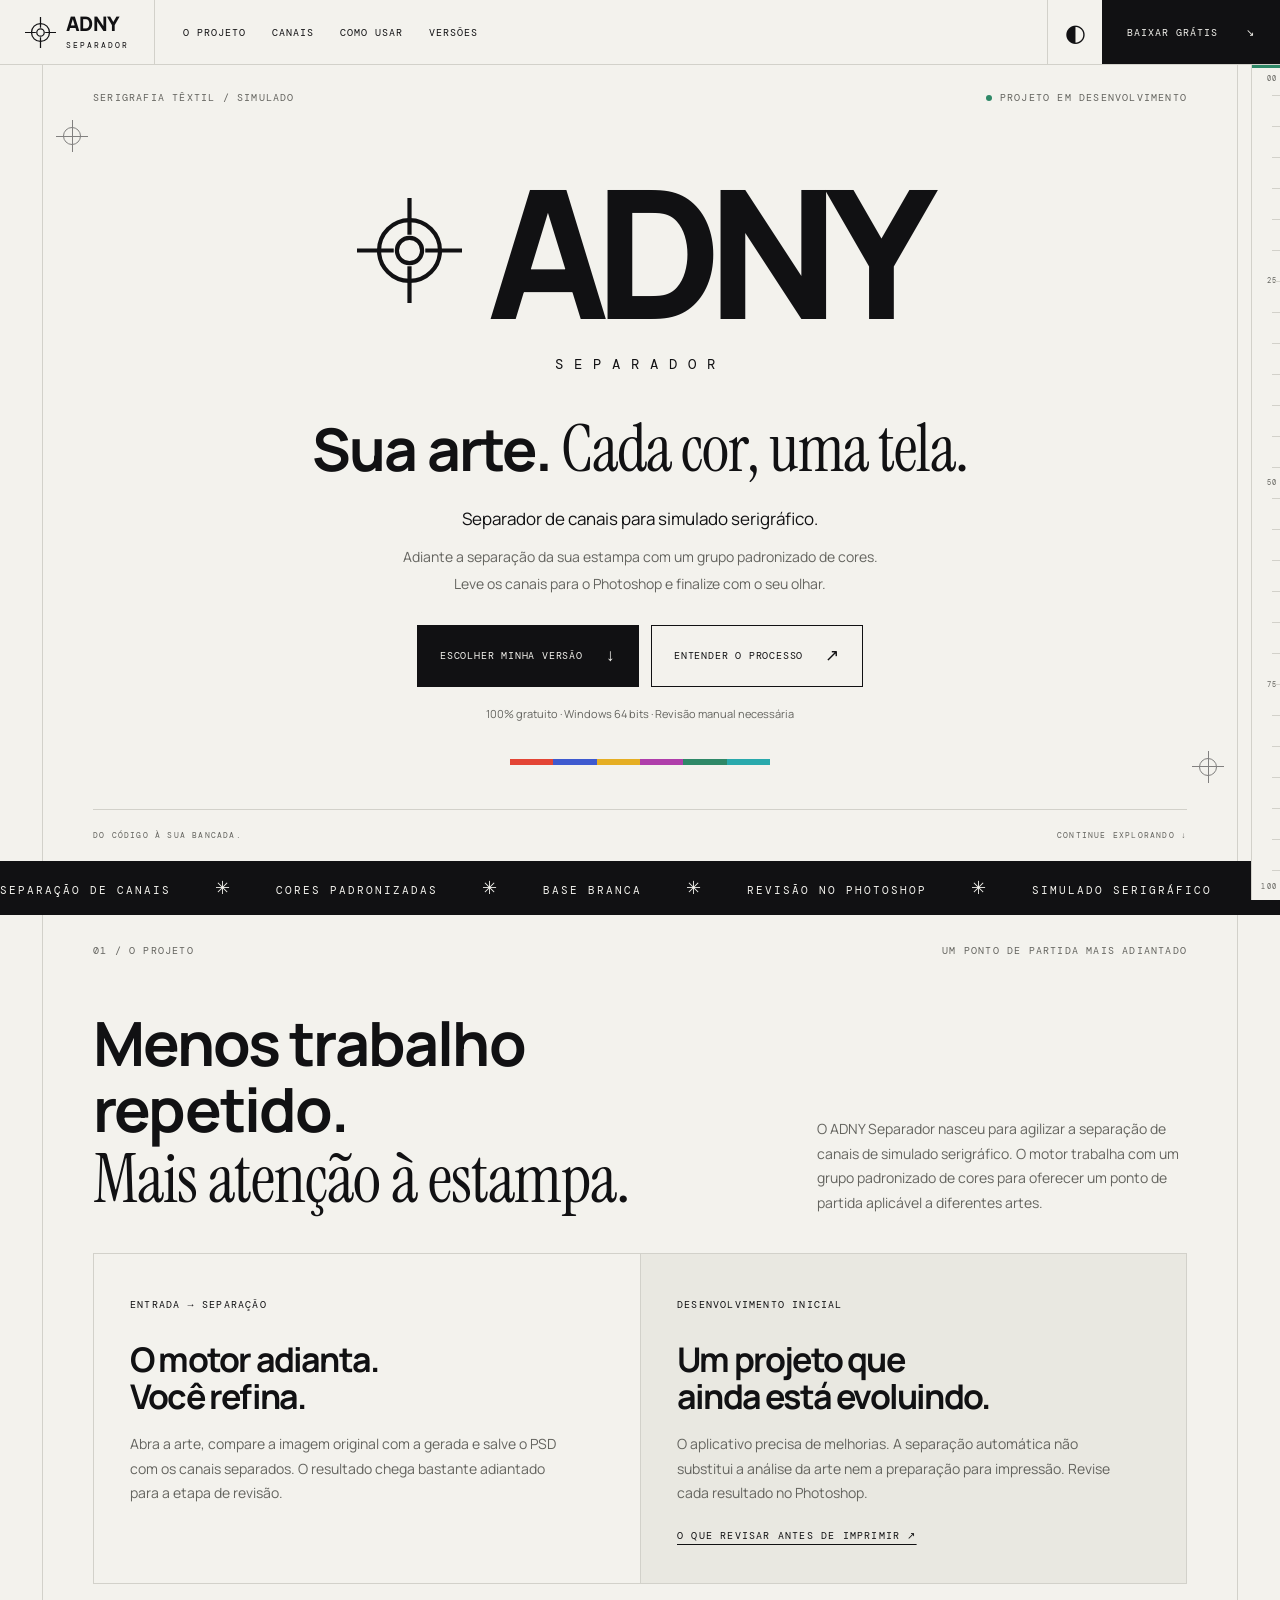
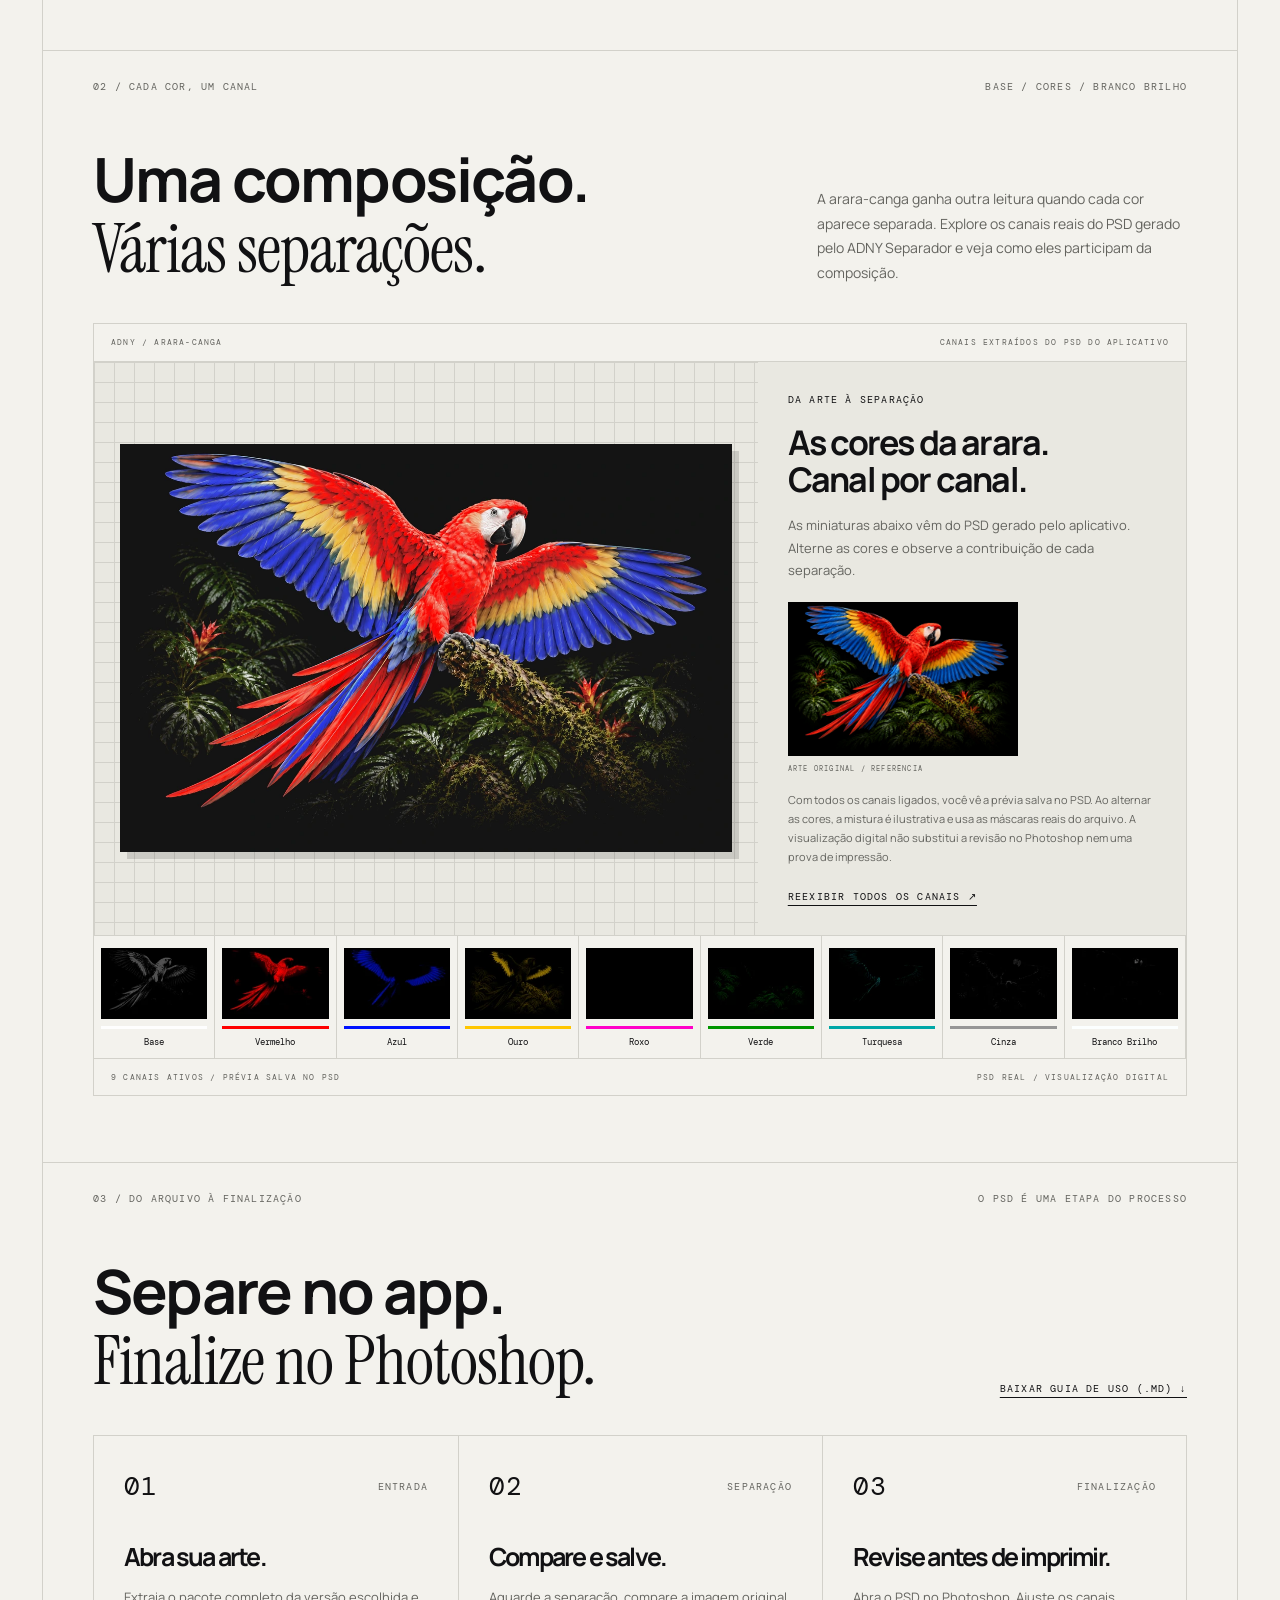
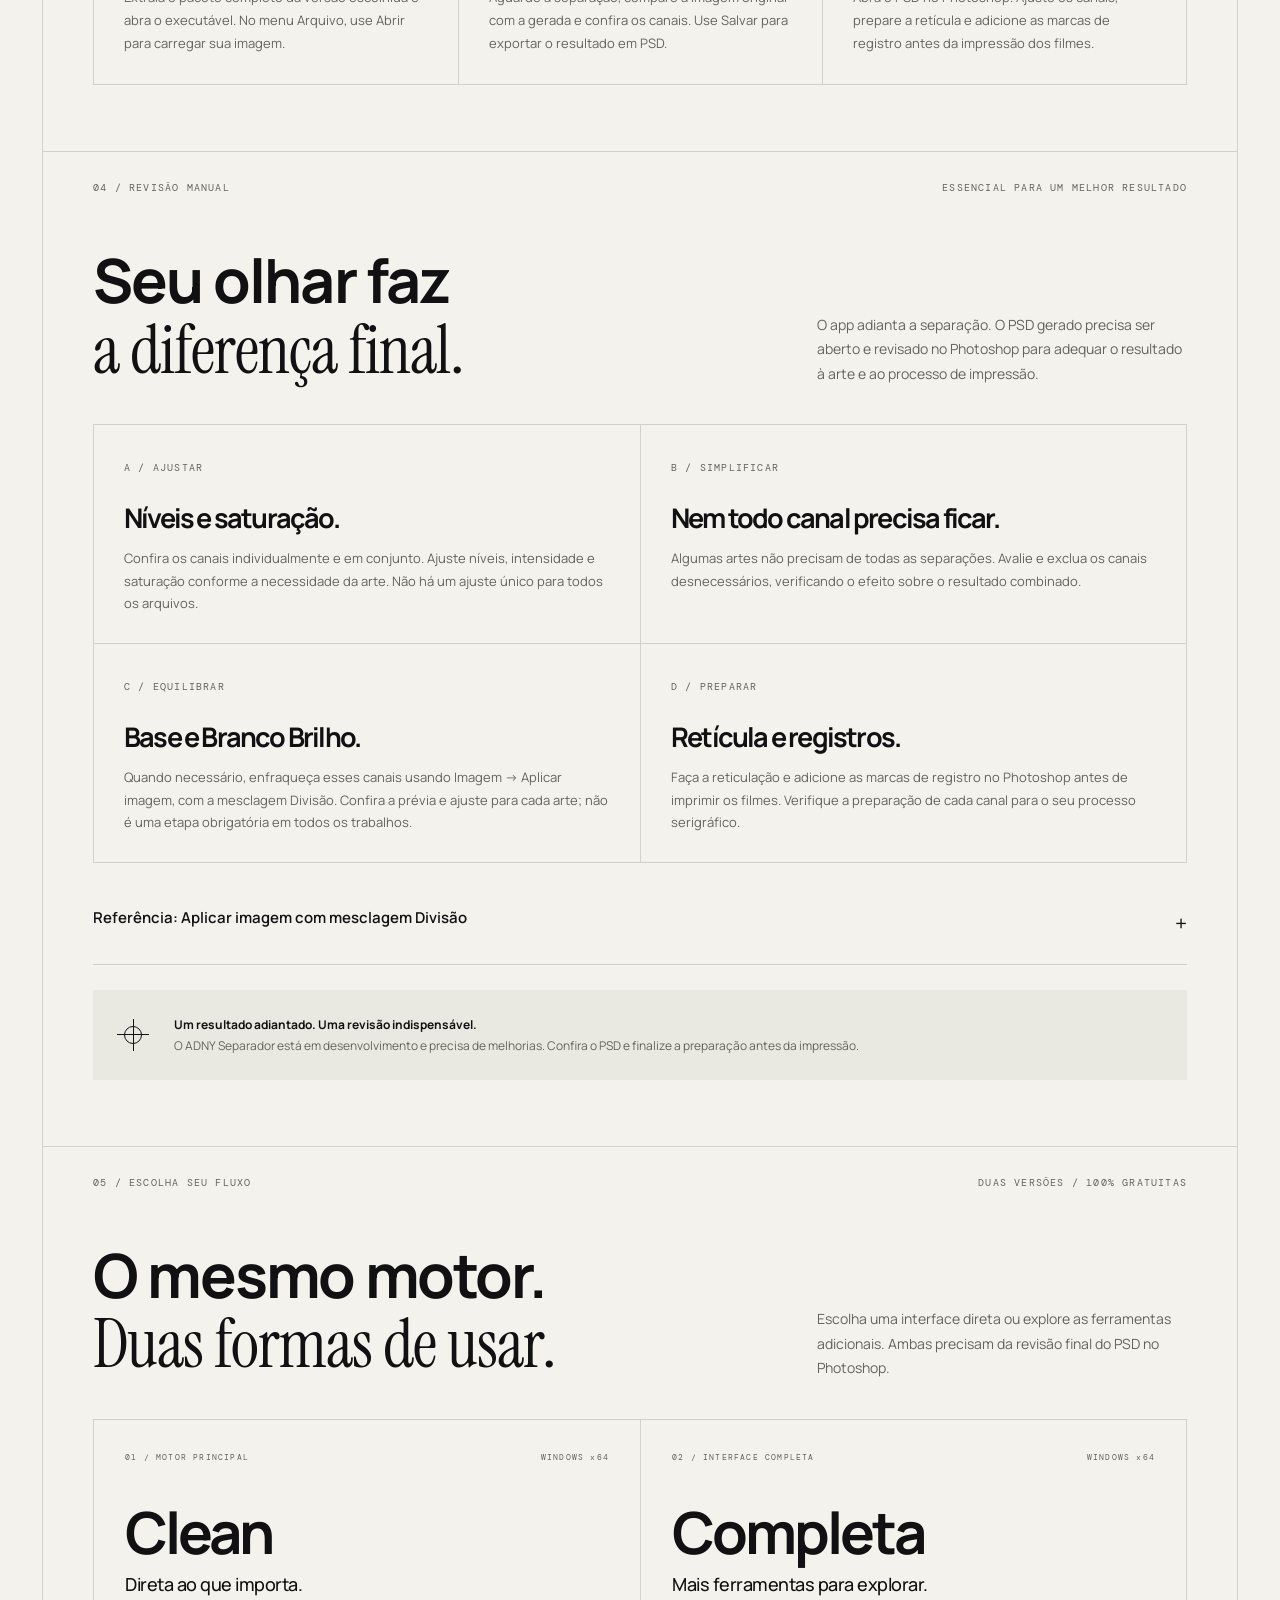
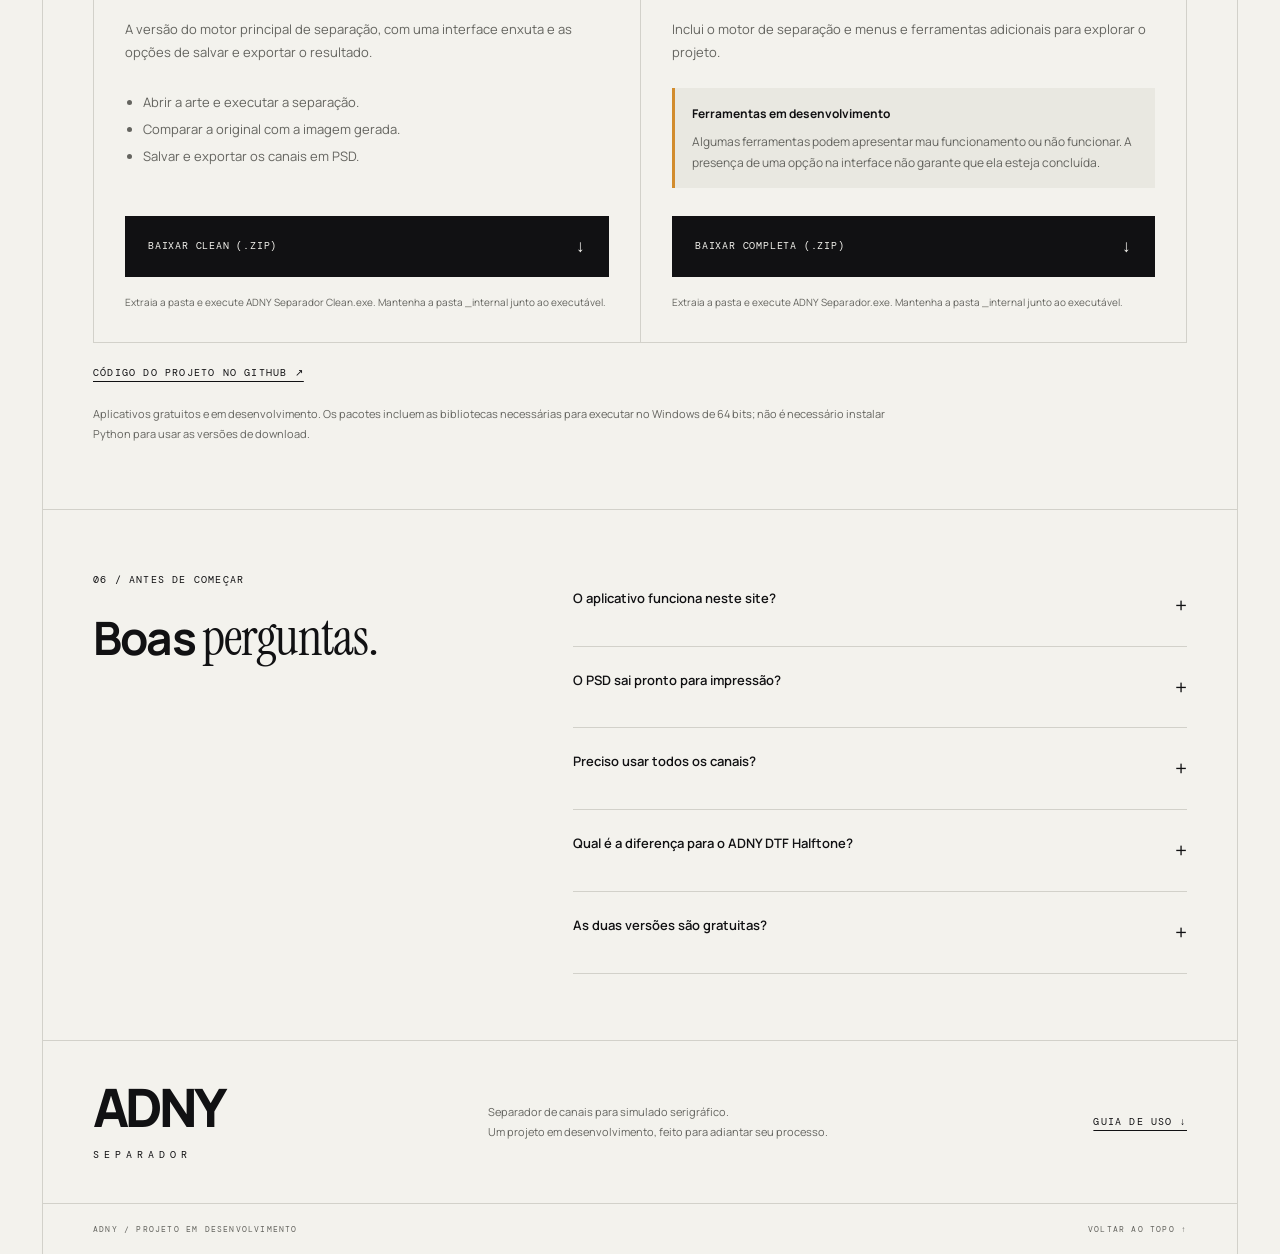
==== docs/index.html @ 2b3f9976 "Sincronizar projeto limpo e remover atalhos antigos" ====
<!doctype html>
<html lang="pt-BR" data-theme="light">
<head>
  <meta charset="utf-8"><meta name="viewport" content="width=device-width,initial-scale=1">
  <meta name="theme-color" content="#f3f2ed">
  <meta name="description" content="ADNY Separador. Separador de canais para simulado serigráfico. Aplicativo gratuito para Windows, em desenvolvimento, com versões Completa e Clean.">
  <title>ADNY Separador — Cada cor, uma tela.</title>
  <link rel="icon" href="assets/adny_separador.ico" type="image/x-icon">
  <link rel="stylesheet" href="styles.css"><script src="config.js" defer></script><script src="arara-data.js" defer></script><script src="app.js" defer></script>
</head>
<body>
<a class="skip-link" href="#principal">Ir para o conteúdo</a>
<header class="site-header">
  <a class="brand" href="#inicio" aria-label="ADNY Separador, início"><img src="assets/mark.svg" width="31" height="31" alt=""><span>ADNY<small>SEPARADOR</small></span></a>
  <nav class="desktop-nav" aria-label="Navegação principal"><a href="#projeto">O PROJETO</a><a href="#canais">CANAIS</a><a href="#como-usar">COMO USAR</a><a href="#versoes">VERSÕES</a></nav>
  <div class="header-actions"><button id="theme-toggle" type="button" aria-label="Ativar tema escuro" aria-pressed="false">◐</button><a class="nav-download" href="#versoes">BAIXAR GRÁTIS <span>↘</span></a><button class="menu-toggle" type="button" aria-label="Abrir menu" aria-controls="mobile-nav" aria-expanded="false">☰</button></div>
  <nav id="mobile-nav" hidden aria-label="Navegação móvel"><a href="#projeto">O projeto</a><a href="#canais">Canais</a><a href="#como-usar">Como usar</a><a href="#revisao">Revisão no Photoshop</a><a href="#versoes">Versões e downloads</a></nav>
</header>
<aside class="ruler mono" aria-hidden="true"><span>00</span><span>25</span><span>50</span><span>75</span><span>100</span><i id="scroll-marker"></i></aside>
<main id="principal">
  <section id="inicio" class="frame hero">
    <div class="section-bar mono"><span>SERIGRAFIA TÊXTIL / SIMULADO</span><span class="development"><i></i> PROJETO EM DESENVOLVIMENTO</span></div>
    <div class="wordmark"><img src="assets/mark.svg" alt="" width="110" height="110"><span>ADNY</span></div>
    <div class="product-name mono">SEPARADOR</div>
    <h1>Sua arte.<br class="mobile-only"> <em>Cada cor, uma tela.</em></h1>
    <p class="subtitle">Separador de canais para simulado serigráfico.</p>
    <p class="hero-description">Adiante a separação da sua estampa com um grupo padronizado de cores.<br class="desktop-only"> Leve os canais para o Photoshop e finalize com o seu olhar.</p>
    <div class="actions"><a class="button ink" href="#versoes">ESCOLHER MINHA VERSÃO <span>↓</span></a><a class="button" href="#como-usar">ENTENDER O PROCESSO <span>↗</span></a></div>
    <p class="hero-note">100% gratuito · Windows 64 bits · Revisão manual necessária</p>
    <div class="ink-line" aria-hidden="true"><i style="--c:#e34535"></i><i style="--c:#3e5acf"></i><i style="--c:#e5ae23"></i><i style="--c:#af3eaa"></i><i style="--c:#2e8867"></i><i style="--c:#29a9ac"></i></div>
    <div class="hero-bottom mono"><span>DO CÓDIGO À SUA BANCADA.</span><a href="#projeto">CONTINUE EXPLORANDO ↓</a></div>
    <span class="registration top-left" aria-hidden="true"></span><span class="registration bottom-right" aria-hidden="true"></span>
  </section>
  <div class="ticker" aria-hidden="true"><div>SEPARAÇÃO DE CANAIS <b>✳</b> CORES PADRONIZADAS <b>✳</b> BASE BRANCA <b>✳</b> REVISÃO NO PHOTOSHOP <b>✳</b> SIMULADO SERIGRÁFICO <b>✳</b> SEPARAÇÃO DE CANAIS <b>✳</b> CORES PADRONIZADAS <b>✳</b> BASE BRANCA <b>✳</b> REVISÃO NO PHOTOSHOP <b>✳</b> SIMULADO SERIGRÁFICO <b>✳</b></div></div>
  <section id="projeto" class="frame padded">
    <div class="section-bar mono"><span>01 / O PROJETO</span><span>UM PONTO DE PARTIDA MAIS ADIANTADO</span></div>
    <div class="intro"><h2>Menos trabalho repetido.<br><em>Mais atenção à estampa.</em></h2><p>O ADNY Separador nasceu para agilizar a separação de canais de simulado serigráfico. O motor trabalha com um grupo padronizado de cores para oferecer um ponto de partida aplicável a diferentes artes.</p></div>
    <div class="project-grid"><article><span class="mono">ENTRADA → SEPARAÇÃO</span><h3>O motor adianta.<br>Você refina.</h3><p>Abra a arte, compare a imagem original com a gerada e salve o PSD com os canais separados. O resultado chega bastante adiantado para a etapa de revisão.</p></article><article class="development-panel"><span class="mono">DESENVOLVIMENTO INICIAL</span><h3>Um projeto que<br>ainda está evoluindo.</h3><p>O aplicativo precisa de melhorias. A separação automática não substitui a análise da arte nem a preparação para impressão. Revise cada resultado no Photoshop.</p><a class="text-link mono" href="#revisao">O QUE REVISAR ANTES DE IMPRIMIR ↗</a></article></div>
  </section>
  <section id="canais" class="frame padded channels-section">
    <div class="section-bar mono"><span>02 / CADA COR, UM CANAL</span><span>BASE / CORES / BRANCO BRILHO</span></div>
    <div class="intro"><h2>Uma composição.<br><em>Várias separações.</em></h2><p>A arara-canga ganha outra leitura quando cada cor aparece separada. Explore os canais reais do PSD gerado pelo ADNY Separador e veja como eles participam da composição.</p></div>
    <div class="channel-workspace">
      <div class="workspace-bar mono"><span>ADNY / ARARA-CANGA</span><span>CANAIS EXTRAÍDOS DO PSD DO APLICATIVO</span></div>
      <div class="study-layout"><div class="print-frame">
        <canvas id="ink-study" width="1200" height="800" role="img" aria-label="Arara-canga: visualização dos canais reais extraídos do PSD gerado pelo aplicativo">Visualização da arara e dos canais de separação.</canvas><noscript><img class="arara-fallback" src="assets/arara/resultado.webp" width="1200" height="800" alt="Resultado da separação da arara salvo no PSD"></noscript>
      </div><div class="study-copy"><span class="mono">DA ARTE À SEPARAÇÃO</span><h3>As cores da arara.<br>Canal por canal.</h3><p>As miniaturas abaixo vêm do PSD gerado pelo aplicativo. Alterne as cores e observe a contribuição de cada separação.</p><figure class="source-reference"><img src="assets/arara/original.webp" width="1200" height="800" alt="Arte aprovada: arara-canga inteira com vegetação integrada ao fundo preto" loading="lazy"><figcaption class="mono">ARTE ORIGINAL / REFERÊNCIA</figcaption></figure><p class="small-note">Com todos os canais ligados, você vê a prévia salva no PSD. Ao alternar as cores, a mistura é ilustrativa e usa as máscaras reais do arquivo. A visualização digital não substitui a revisão no Photoshop nem uma prova de impressão.</p><button id="reset-inks" class="text-link mono" type="button">REEXIBIR TODOS OS CANAIS ↗</button></div></div>
      <div id="channel-controls" class="channel-controls" role="group" aria-label="Mostrar ou ocultar canais reais da arara"></div>
      <div class="workspace-bar mono"><span id="channel-status" role="status" aria-live="polite">CARREGANDO CANAIS DO PSD…</span><span>PSD REAL / VISUALIZAÇÃO DIGITAL</span></div>
    </div>
  </section>
  <section id="como-usar" class="frame padded">
    <div class="section-bar mono"><span>03 / DO ARQUIVO À FINALIZAÇÃO</span><span>O PSD É UMA ETAPA DO PROCESSO</span></div>
    <div class="intro"><h2>Separe no app.<br><em>Finalize no Photoshop.</em></h2><a class="text-link mono" href="guia.md" download="README-ADNY-Separador.md">BAIXAR GUIA DE USO (.MD) ↓</a></div>
    <ol class="workflow"><li><div class="step-label mono"><span>01</span>ENTRADA</div><h3>Abra sua arte.</h3><p>Extraia o pacote completo da versão escolhida e abra o executável. No menu Arquivo, use Abrir para carregar sua imagem.</p></li><li><div class="step-label mono"><span>02</span>SEPARAÇÃO</div><h3>Compare e salve.</h3><p>Aguarde a separação, compare a imagem original com a gerada e confira os canais. Use Salvar para exportar o resultado em PSD.</p></li><li><div class="step-label mono"><span>03</span>FINALIZAÇÃO</div><h3>Revise antes de imprimir.</h3><p>Abra o PSD no Photoshop. Ajuste os canais, prepare a retícula e adicione as marcas de registro antes da impressão dos filmes.</p></li></ol>
  </section>
  <section id="revisao" class="frame padded review-section">
    <div class="section-bar mono"><span>04 / REVISÃO MANUAL</span><span>ESSENCIAL PARA UM MELHOR RESULTADO</span></div>
    <div class="intro"><h2>Seu olhar faz<br><em>a diferença final.</em></h2><p>O app adianta a separação. O PSD gerado precisa ser aberto e revisado no Photoshop para adequar o resultado à arte e ao processo de impressão.</p></div>
    <div class="review-grid"><article><span class="review-number mono">A / AJUSTAR</span><h3>Níveis e saturação.</h3><p>Confira os canais individualmente e em conjunto. Ajuste níveis, intensidade e saturação conforme a necessidade da arte. Não há um ajuste único para todos os arquivos.</p></article><article><span class="review-number mono">B / SIMPLIFICAR</span><h3>Nem todo canal precisa ficar.</h3><p>Algumas artes não precisam de todas as separações. Avalie e exclua os canais desnecessários, verificando o efeito sobre o resultado combinado.</p></article><article><span class="review-number mono">C / EQUILIBRAR</span><h3>Base e Branco Brilho.</h3><p>Quando necessário, enfraqueça esses canais usando Imagem → Aplicar imagem, com a mesclagem Divisão. Confira a prévia e ajuste para cada arte; não é uma etapa obrigatória em todos os trabalhos.</p></article><article><span class="review-number mono">D / PREPARAR</span><h3>Retícula e registros.</h3><p>Faça a reticulação e adicione as marcas de registro no Photoshop antes de imprimir os filmes. Verifique a preparação de cada canal para o seu processo serigráfico.</p></article></div>
    <details class="photoshop-details"><summary>Referência: Aplicar imagem com mesclagem Divisão <span aria-hidden="true">+</span></summary><div class="photoshop-content"><p>Selecione o canal que deseja revisar. No Photoshop, abra <strong>Imagem → Aplicar imagem</strong>, confira a origem e o canal e escolha <strong>Mesclagem: Divisão</strong>. Use a visualização para avaliar a redução de intensidade, especialmente na Base e no Branco Brilho. Os prints mostram a Base como exemplo; não representam uma configuração universal.</p><div class="photoshop-shots"><figure><div class="ps-shot"><img src="assets/photoshop-menu.webp" width="5206" height="2160" loading="lazy" alt="Print fornecido pelo autor: menu Imagem do Photoshop, com Aplicar imagem selecionado"></div><figcaption class="mono">01 / IMAGEM → APLICAR IMAGEM</figcaption></figure><figure><div class="ps-shot"><img src="assets/photoshop-divisao.webp" width="5206" height="2160" loading="lazy" alt="Print fornecido pelo autor: janela Aplicar Imagem, canal Base e mesclagem Divisão"></div><figcaption class="mono">02 / MESCLAGEM → DIVISÃO / CANAL BASE</figcaption></figure></div></div></details>
    <div class="review-reminder"><span class="registration" aria-hidden="true"></span><p><strong>Um resultado adiantado. Uma revisão indispensável.</strong><br>O ADNY Separador está em desenvolvimento e precisa de melhorias. Confira o PSD e finalize a preparação antes da impressão.</p></div>
  </section>
  <section id="versoes" class="frame padded downloads-section">
    <div class="section-bar mono"><span>05 / ESCOLHA SEU FLUXO</span><span>DUAS VERSÕES / 100% GRATUITAS</span></div>
    <div class="intro"><h2>O mesmo motor.<br><em>Duas formas de usar.</em></h2><p>Escolha uma interface direta ou explore as ferramentas adicionais. Ambas precisam da revisão final do PSD no Photoshop.</p></div>
    <div class="versions"><article class="version-card"><div class="version-top mono"><span>01 / MOTOR PRINCIPAL</span><span>WINDOWS x64</span></div><h3>Clean<span>Direta ao que importa.</span></h3><p>A versão do motor principal de separação, com uma interface enxuta e as opções de salvar e exportar o resultado.</p><ul><li>Abrir a arte e executar a separação.</li><li>Comparar a original com a imagem gerada.</li><li>Salvar e exportar os canais em PSD.</li></ul><a class="button ink download-link" data-download="clean" href="https://github.com/adnyestampa-dot/ADNY-Separador-de-canais/releases/latest/download/ADNY-Separador-Clean-Windows-x64.zip" download>BAIXAR CLEAN (.ZIP) <span>↓</span></a><p class="package-note">Extraia a pasta e execute ADNY Separador Clean.exe. Mantenha a pasta _internal junto ao executável.</p></article>
    <article class="version-card complete"><div class="version-top mono"><span>02 / INTERFACE COMPLETA</span><span>WINDOWS x64</span></div><h3>Completa<span>Mais ferramentas para explorar.</span></h3><p>Inclui o motor de separação e menus e ferramentas adicionais para explorar o projeto.</p><div class="tool-warning"><strong>Ferramentas em desenvolvimento</strong><p>Algumas ferramentas podem apresentar mau funcionamento ou não funcionar. A presença de uma opção na interface não garante que ela esteja concluída.</p></div><a class="button ink download-link" data-download="completa" href="https://github.com/adnyestampa-dot/ADNY-Separador-de-canais/releases/latest/download/ADNY-Separador-Completa-Windows-x64.zip" download>BAIXAR COMPLETA (.ZIP) <span>↓</span></a><p class="package-note">Extraia a pasta e execute ADNY Separador.exe. Mantenha a pasta _internal junto ao executável.</p></article></div>
    <a class="text-link mono" href="https://github.com/adnyestampa-dot/ADNY-Separador-de-canais" target="_blank" rel="noopener noreferrer">CÓDIGO DO PROJETO NO GITHUB ↗</a><p class="download-disclaimer">Aplicativos gratuitos e em desenvolvimento. Os pacotes incluem as bibliotecas necessárias para executar no Windows de 64 bits; não é necessário instalar Python para usar as versões de download.</p>
  </section>
  <section class="frame padded faq-section"><div><span class="mono">06 / ANTES DE COMEÇAR</span><h2>Boas <em>perguntas.</em></h2></div><div class="faq-list"><details><summary>O aplicativo funciona neste site?<span>+</span></summary><p>O site apresenta o projeto. Para separar suas próprias artes, baixe e execute o aplicativo para Windows. A demonstração desta página usa canais extraídos de um PSD real. Ela não separa novos arquivos no navegador.</p></details><details><summary>O PSD sai pronto para impressão?<span>+</span></summary><p>O resultado sai bastante adiantado, mas exige revisão manual no Photoshop. Ajuste os canais conforme a arte, faça a reticulação e adicione as marcas de registro antes de imprimir.</p></details><details><summary>Preciso usar todos os canais?<span>+</span></summary><p>Não necessariamente. O motor usa um grupo padronizado de cores. Algumas artes permitem excluir canais sem necessidade; avalie o resultado antes de decidir.</p></details><details><summary>Qual é a diferença para o ADNY DTF Halftone?<span>+</span></summary><p>O ADNY Separador trabalha com separação de canais para simulado serigráfico. O ADNY DTF Halftone é outro projeto, voltado à preparação de retícula para DTF têxtil. São propostas e fluxos diferentes.</p><a class="text-link mono" href="https://adnyestampa-dot.github.io/ADNY-DTF-Halftone/" target="_blank" rel="noopener noreferrer">CONHECER O PROJETO DTF ↗</a></details><details><summary>As duas versões são gratuitas?<span>+</span></summary><p>Sim, 100% gratuitas. A Clean reúne o fluxo principal de separação e exportação. A Completa inclui ferramentas adicionais que ainda podem falhar ou não funcionar.</p></details></div></section>
</main>
<footer class="frame"><div class="footer-top"><a class="footer-brand" href="#inicio">ADNY<small class="mono">SEPARADOR</small></a><p>Separador de canais para simulado serigráfico.<br>Um projeto em desenvolvimento, feito para adiantar seu processo.</p><a class="text-link mono" href="guia.md" download="README-ADNY-Separador.md">GUIA DE USO ↓</a></div><div class="footer-bottom mono"><span>ADNY / PROJETO EM DESENVOLVIMENTO</span><a href="#inicio">VOLTAR AO TOPO ↑</a></div></footer>
</body></html>
---- docs/styles.css ----
@import url('https://fonts.googleapis.com/css2?family=DM+Mono:wght@400;500&family=Instrument+Serif:ital@0;1&family=Manrope:wght@400;500;600;700;800&display=swap');
:root{--paper:#f3f2ed;--ink:#111113;--muted:#64645f;--line:#d2d1ca;--soft:#e9e8e1;--accent:#2e8867;--sans:Manrope,Arial,sans-serif;--mono:'DM Mono','Courier New',monospace;--serif:'Instrument Serif',Georgia,serif;color-scheme:light}html[data-theme=dark]{--paper:#151516;--ink:#efeee7;--muted:#aaa9a1;--line:#38383a;--soft:#202022;color-scheme:dark}*{box-sizing:border-box}html{scroll-behavior:smooth;scroll-padding-top:80px}body{margin:0;background:var(--paper);color:var(--ink);font:15px/1.75 var(--sans);-webkit-font-smoothing:antialiased}a{color:inherit;text-decoration:none}button{font:inherit;color:inherit;cursor:pointer}button:focus-visible,a:focus-visible,summary:focus-visible{outline:3px solid #3776ef;outline-offset:5px}h1,h2,h3,p,figure{margin:0}h1,h2,h3{font-weight:700;line-height:1.09;letter-spacing:-1.8px}h2{font-size:clamp(36px,4.8vw,61px)}h3{font-size:30px}p{color:var(--muted)}h1 em,h2 em{font:400 1.12em/1.06 var(--serif);letter-spacing:-1px}.mono{font:10px/1.6 var(--mono);letter-spacing:1.2px}.frame{width:calc(100% - 84px);max-width:1420px;margin-inline:auto;border-inline:1px solid var(--line)}.padded{padding:28px 50px 66px;border-bottom:1px solid var(--line)}.section-bar{display:flex;justify-content:space-between;gap:20px;color:var(--muted)}.intro{display:flex;justify-content:space-between;align-items:flex-end;gap:55px;margin:51px 0 38px}.intro>p{max-width:370px;font-size:14px}.site-header{height:65px;position:sticky;top:0;z-index:30;display:flex;background:var(--paper);border-bottom:1px solid var(--line)}.brand{display:flex;align-items:center;gap:10px;padding:12px 25px;border-right:1px solid var(--line)}.brand>span{font-size:20px;font-weight:800;line-height:1;letter-spacing:-.7px}.brand small{display:block;font:8px var(--mono);letter-spacing:2px;margin-top:6px}.desktop-nav{display:flex;align-items:center;gap:26px;padding:0 28px}.desktop-nav a,.nav-download{font:10px var(--mono);letter-spacing:1px}.desktop-nav a:hover{text-decoration:underline;text-underline-offset:6px}.header-actions{display:flex;margin-left:auto}.header-actions>button{border:0;border-left:1px solid var(--line);background:transparent;width:55px;font-size:24px}.nav-download{display:flex;align-items:center;gap:28px;padding:0 25px;background:var(--ink);color:var(--paper)}.header-actions .menu-toggle{display:none}.ruler{position:fixed;right:0;top:65px;bottom:0;width:29px;border-left:1px solid var(--line);display:flex;flex-direction:column;justify-content:space-between;align-items:flex-end;padding:8px 3px;color:var(--muted);font-size:7px;pointer-events:none;z-index:20;background:var(--paper)}.ruler:before{content:'';position:absolute;inset:0 0 0 20px;background:repeating-linear-gradient(transparent 0,transparent 30px,var(--line) 30px,var(--line) 31px)}#scroll-marker{position:absolute;top:0;right:0;background:var(--accent);height:3px;width:28px}.hero{padding:25px 50px 0;text-align:center;position:relative;overflow:hidden}.development{display:flex;gap:8px;align-items:center}.development i{width:6px;height:6px;border-radius:50%;background:var(--accent)}.wordmark{display:flex;justify-content:center;align-items:center;gap:25px;padding-top:55px;line-height:1;font-size:clamp(100px,14vw,180px);letter-spacing:-14px;font-weight:800}.wordmark img{width:105px;height:105px}.product-name{letter-spacing:11px;font-size:14px;margin:13px 0 38px}.hero h1{font-size:clamp(35px,4.6vw,60px)}.subtitle{color:var(--ink);font-size:17px;margin:20px 0 11px}.hero-description{font-size:14px;line-height:1.9}.actions{display:flex;justify-content:center;gap:12px;margin-top:28px}.button{border:1px solid var(--ink);padding:16px 22px;display:inline-flex;align-items:center;justify-content:space-between;gap:22px;font:10px/1.6 var(--mono);letter-spacing:.8px;transition:transform .2s,background .2s}.button:hover{transform:translateY(-3px);background:var(--soft)}.button.ink{background:var(--ink);color:var(--paper)}.button.ink:hover{opacity:.85}.button span{font-size:17px}.hero-note{font-size:11px;margin:17px 0 36px}.ink-line{display:flex;width:260px;height:6px;margin:0 auto 44px}.ink-line i{background:var(--c);flex:1}.hero-bottom{display:flex;justify-content:space-between;border-top:1px solid var(--line);padding:19px 0;font-size:8px;color:var(--muted)}.registration{width:32px;height:32px;display:block;background:linear-gradient(var(--ink),var(--ink)) center/1px 100% no-repeat,linear-gradient(var(--ink),var(--ink)) center/100% 1px no-repeat;position:relative;flex:none}.registration:after{content:'';position:absolute;inset:7px;border:1px solid var(--ink);border-radius:50%}.hero>.registration{position:absolute;opacity:.5}.top-left{left:13px;top:55px}.bottom-right{right:13px;bottom:78px}.ticker{background:var(--ink);color:var(--paper);overflow:hidden;padding:15px 0;font:11px var(--mono);letter-spacing:2px}.ticker>div{width:max-content;animation:marquee 44s linear infinite}.ticker b{margin:0 35px;font-size:18px;font-weight:400}.project-grid{display:grid;grid-template-columns:1fr 1fr;border:1px solid var(--line)}.project-grid article{padding:36px}.project-grid article+article{border-left:1px solid var(--line)}.project-grid h3{font-size:34px;margin:25px 0 17px}.project-grid p{font-size:14px;max-width:440px}.development-panel{background:var(--soft)}.text-link{display:inline-block;border:0;background:none;padding:0;text-decoration:underline;text-underline-offset:5px;margin-top:22px;color:var(--ink)}.channel-workspace{border:1px solid var(--line)}.workspace-bar{padding:12px 17px;display:flex;justify-content:space-between;gap:15px;color:var(--muted);font-size:8px}.workspace-bar:first-child{border-bottom:1px solid var(--line)}.study-layout{display:grid;grid-template-columns:1.35fr 1fr;background:var(--soft)}.print-frame{padding:26px;background-image:linear-gradient(var(--line) 1px,transparent 1px),linear-gradient(90deg,var(--line) 1px,transparent 1px);background-size:20px 20px}#ink-study{display:block;width:100%;height:auto;box-shadow:7px 7px 0 #0002}[data-ink]{transition:opacity .25s}.study-copy{padding:38px 30px;display:flex;flex-direction:column;justify-content:center;align-items:flex-start}.study-copy h3{font-size:39px;margin:20px 0}.study-copy>p{font-size:13px}.study-copy .small-note{font-size:11px;margin-top:16px}.channel-controls{display:flex;flex-wrap:wrap;gap:0;border-block:1px solid var(--line)}.channel-control{background:none;border:0;border-right:1px solid var(--line);flex:1;min-width:72px;padding:15px 5px 12px;display:flex;align-items:center;flex-direction:column;gap:8px;font:9px var(--mono)}.channel-control i{width:25px;height:28px;background:var(--swatch);border:1px solid #7777;box-shadow:3px 3px 0 #0002;transition:opacity .2s}.channel-control[aria-pressed=false] i{opacity:.18}.channel-control[aria-pressed=false]{text-decoration:line-through;color:var(--muted)}.channel-control:hover{background:var(--soft)}.workflow{display:grid;grid-template-columns:repeat(3,1fr);list-style:none;padding:0;margin:0;border:1px solid var(--line)}.workflow li{padding:30px}.workflow li+li{border-left:1px solid var(--line)}.step-label{display:flex;justify-content:space-between;align-items:center;color:var(--muted);margin-bottom:35px}.step-label span{font-size:26px;color:var(--ink)}.workflow h3{font-size:25px;margin-bottom:16px}.workflow p{font-size:13px}.review-grid{display:grid;grid-template-columns:1fr 1fr;border:1px solid var(--line)}.review-grid article{padding:28px 30px}.review-grid article:nth-child(even){border-left:1px solid var(--line)}.review-grid article:nth-child(n+3){border-top:1px solid var(--line)}.review-number{color:var(--muted)}.review-grid h3{font-size:27px;margin:24px 0 14px}.review-grid p{font-size:13px}.photoshop-details{border-bottom:1px solid var(--line);margin-top:20px}summary{cursor:pointer;list-style:none;display:flex;justify-content:space-between;gap:20px;padding:22px 0;font-weight:600}summary::-webkit-details-marker{display:none}details[open]>summary span{transform:rotate(45deg)}summary span{transition:transform .2s;font-size:21px;font-weight:400}.photoshop-content>p{font-size:13px;max-width:800px;margin-bottom:22px}.photoshop-shots{display:grid;grid-template-columns:1fr 1fr;gap:18px;margin-bottom:25px}.ps-shot{overflow:hidden;border:1px solid var(--line);background:#222;aspect-ratio:1.75}.ps-shot img{width:132.4%;height:auto;max-width:none;display:block}.photoshop-shots figcaption{font-size:8px;color:var(--muted);margin-top:10px}.review-reminder{display:flex;gap:25px;align-items:center;padding:24px;margin-top:25px;background:var(--soft)}.review-reminder p{font-size:12px}.review-reminder strong{color:var(--ink)}.versions{display:grid;grid-template-columns:1fr 1fr;border:1px solid var(--line)}.version-card{padding:31px;display:flex;flex-direction:column;align-items:stretch}.version-card+.version-card{border-left:1px solid var(--line)}.version-top{display:flex;justify-content:space-between;color:var(--muted);font-size:8px}.version-card h3{font-size:58px;margin:36px 0 24px;letter-spacing:-3px}.version-card h3 span{display:block;font-size:18px;letter-spacing:-.5px;font-weight:500;margin-top:12px}.version-card>p{font-size:13px}.version-card ul{padding-left:18px;font-size:13px;color:var(--muted);margin:25px 0 33px;line-height:2.1}.version-card>.button{margin-top:auto}.version-card>.package-note{font-size:10px;margin-top:16px;line-height:1.8}.tool-warning{margin:24px 0 28px;border-left:3px solid #d28c2d;background:var(--soft);padding:15px 17px;font-size:12px}.tool-warning p{font-size:12px;margin-top:7px}.download-disclaimer{font-size:11px;margin-top:20px;max-width:800px}.faq-section{display:grid;grid-template-columns:.8fr 1.2fr;gap:70px;padding-top:55px}.faq-section h2{font-size:46px;margin-top:20px}.faq-list details{border-bottom:1px solid var(--line)}.faq-list summary{font-size:13px}.faq-list details>p{font-size:13px;padding-bottom:22px}.faq-list .text-link{margin:0 0 22px}.footer-top{display:flex;align-items:center;justify-content:space-between;gap:35px;padding:40px 50px}.footer-brand{font-size:53px;font-weight:800;letter-spacing:-4px;line-height:1}.footer-brand small{display:block;font-size:10px;letter-spacing:5px;margin-top:13px}.footer-top p{font-size:11px;max-width:380px}.footer-bottom{display:flex;justify-content:space-between;border-top:1px solid var(--line);padding:19px 50px;font-size:8px;color:var(--muted)}.footer-top .text-link{margin:0}.skip-link{position:fixed;top:-100px;left:15px;z-index:99;padding:12px;background:var(--ink);color:var(--paper)}.skip-link:focus{top:10px}.mobile-only{display:none}#mobile-nav[hidden]{display:none}#mobile-nav{position:absolute;top:65px;left:0;right:0;background:var(--paper);padding:10px 24px;border-bottom:1px solid var(--line)}#mobile-nav a{display:block;padding:11px 0;font-size:13px}html[data-theme=dark] .brand img,html[data-theme=dark] .wordmark img{filter:invert(1)}@keyframes marquee{to{transform:translateX(-50%)}}@media(min-width:1600px){.hero{min-height:760px}.wordmark{padding-top:75px}.hero h1{margin-top:10px}}@media(max-width:1100px){.desktop-nav{gap:15px;padding-inline:20px}.desktop-nav a{font-size:8px}.intro{gap:35px}.study-copy{padding:24px}.study-copy h3{font-size:30px}.frame{width:calc(100% - 62px)}.padded{padding-inline:32px}.version-card{padding:25px}.version-card h3{font-size:48px}}@media(max-width:800px){.frame{width:calc(100% - 32px)}.ruler{display:none}.desktop-nav{display:none}.header-actions .menu-toggle{display:block;width:48px;font-size:20px}.brand{padding:12px 18px}.nav-download{font-size:8px;padding:0 16px;gap:12px}.header-actions>button{width:45px}.hero{padding:20px 25px 0}.hero .section-bar{font-size:7px;letter-spacing:.6px}.wordmark{font-size:112px;letter-spacing:-9px;gap:14px;padding-top:50px}.wordmark img{width:65px;height:65px}.product-name{font-size:11px;letter-spacing:8px;margin:13px 0 30px}.hero h1{font-size:42px}.hero-description{font-size:12px}.subtitle{font-size:14px}.hero-bottom{font-size:6px;letter-spacing:.5px}.intro{display:block;margin-top:35px}.intro>p{margin-top:24px;max-width:none}.padded{padding:25px 25px 43px}.section-bar{font-size:8px}.section-bar>span:last-child{max-width:45%;text-align:right}.project-grid h3{font-size:29px}.project-grid article{padding:25px}.study-layout{grid-template-columns:1fr}.study-copy{padding:27px}.study-copy h3 br{display:none}.study-copy h3{font-size:30px;margin:15px 0}.study-copy .small-note{max-width:600px}.channel-control{min-width:18%;padding-block:14px;border-bottom:1px solid var(--line)}.workspace-bar{font-size:6px;letter-spacing:.6px}.workflow{grid-template-columns:1fr}.workflow li{padding:25px}.workflow li+li{border-left:0;border-top:1px solid var(--line)}.step-label{margin-bottom:20px}.review-grid h3{font-size:24px}.review-grid article{padding:22px}.versions{grid-template-columns:1fr}.version-card+.version-card{border-left:0;border-top:1px solid var(--line)}.version-card h3{margin-top:28px}.version-card ul{margin-bottom:25px}.faq-section{grid-template-columns:1fr;gap:20px}.faq-section h2{font-size:40px}.footer-top{padding:30px 25px;flex-wrap:wrap}.footer-top p{max-width:260px}.footer-bottom{padding:18px 25px;font-size:6px}.photoshop-shots{grid-template-columns:1fr}}@media(max-width:520px){.hero h1{font-size:35px}.mobile-only{display:block}.desktop-only{display:none}.wordmark{font-size:88px;letter-spacing:-7px}.wordmark img{width:52px;height:52px}.hero .section-bar{font-size:6px}.hero .development{max-width:48%;text-align:right}.actions{flex-direction:column}.actions .button{justify-content:space-between;width:100%}.hero-note{font-size:9px;line-height:1.8}.hero-bottom span{max-width:43%;text-align:left}.hero-bottom a{max-width:47%;text-align:right}.registration.top-left{left:4px;top:62px;width:22px;height:22px}.registration.bottom-right{right:5px;width:22px;height:22px}.project-grid,.review-grid{grid-template-columns:1fr}.project-grid article+article{border-left:0;border-top:1px solid var(--line)}.review-grid article:nth-child(even){border-left:0}.review-grid article+article{border-top:1px solid var(--line)}h2{font-size:35px}.intro>p{font-size:13px}.project-grid p{font-size:13px}.print-frame{padding:15px}.study-copy{padding:22px}.channel-control{font-size:8px;min-width:30%}.review-reminder{padding:19px;gap:18px}.review-reminder .registration{width:26px;height:26px}.version-card h3{font-size:45px}.version-top{font-size:7px}.button{font-size:9px;padding:15px 17px}.footer-top p{max-width:none}.footer-bottom{gap:20px}.footer-bottom span{max-width:60%}}@media(prefers-reduced-motion:reduce){html{scroll-behavior:auto}*,*:before,*:after{animation:none!important;transition:none!important}}

/* Arara e canais reais do PSD: manter toda a arte visível, sem recorte. */
#ink-study{aspect-ratio:3/2;background:#000;object-fit:contain}.print-frame{display:flex;align-items:center}.study-layout{grid-template-columns:1.55fr 1fr}.study-copy{padding:30px}.study-copy h3{font-size:34px;margin:16px 0}.source-reference{margin-top:20px;max-width:230px;width:100%}.source-reference img{width:100%;height:auto;display:block;background:#000}.source-reference figcaption{font-size:7px;color:var(--muted);margin-top:7px}.real-channel{min-width:80px;padding:12px 7px 10px;gap:7px}.real-channel img{display:block;width:100%;max-width:110px;height:auto;aspect-ratio:3/2;object-fit:contain;background:#000;transition:opacity .2s}.real-channel i{width:100%;max-width:110px;height:3px;border:0;box-shadow:none}.real-channel[aria-pressed=false] img{opacity:.25}.real-channel:disabled{cursor:wait}.arara-fallback{width:100%;height:auto}@media(max-width:1100px){.study-copy h3{font-size:27px}.study-copy{padding:23px}.source-reference{max-width:180px}.study-copy .small-note{font-size:10px}}@media(max-width:800px){.study-layout{grid-template-columns:1fr}.source-reference{max-width:230px}.study-copy h3{font-size:30px}.real-channel{min-width:18%}}@media(max-width:520px){.real-channel{min-width:30%}.source-reference{max-width:220px}}
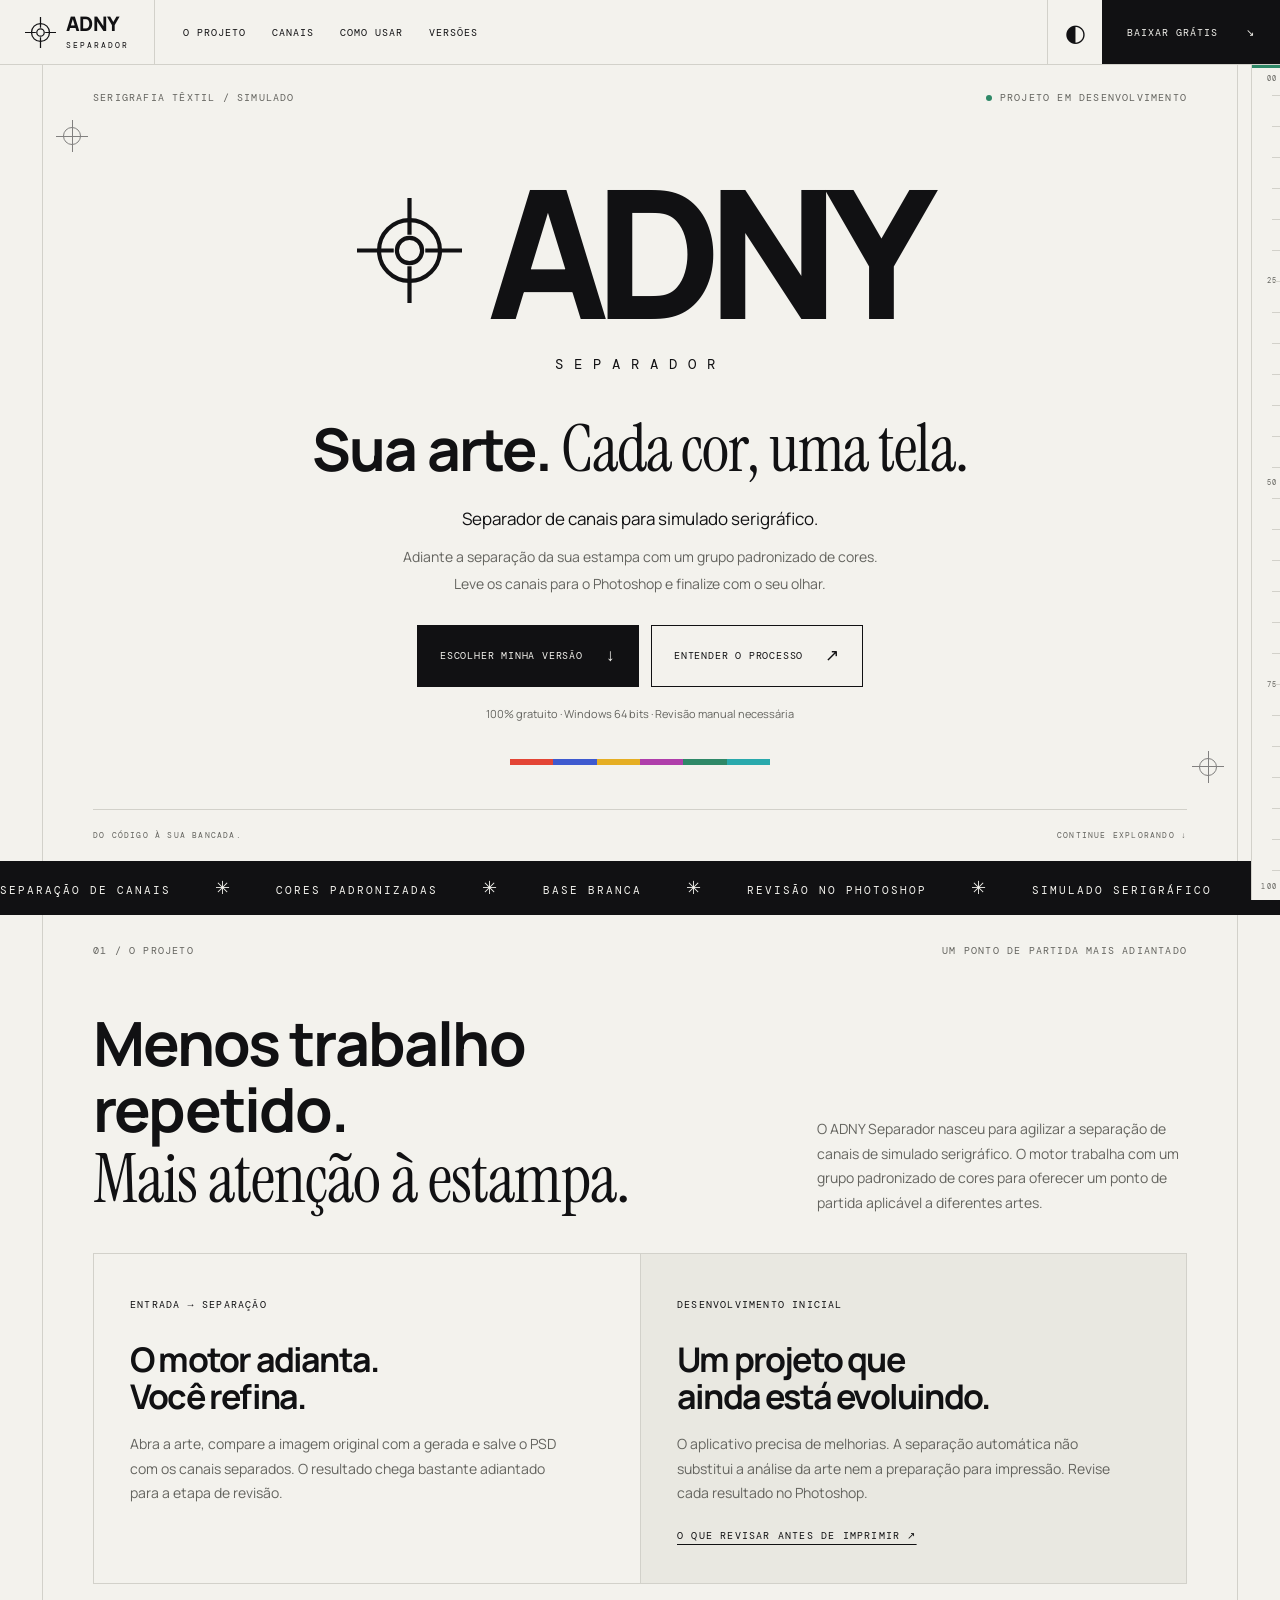
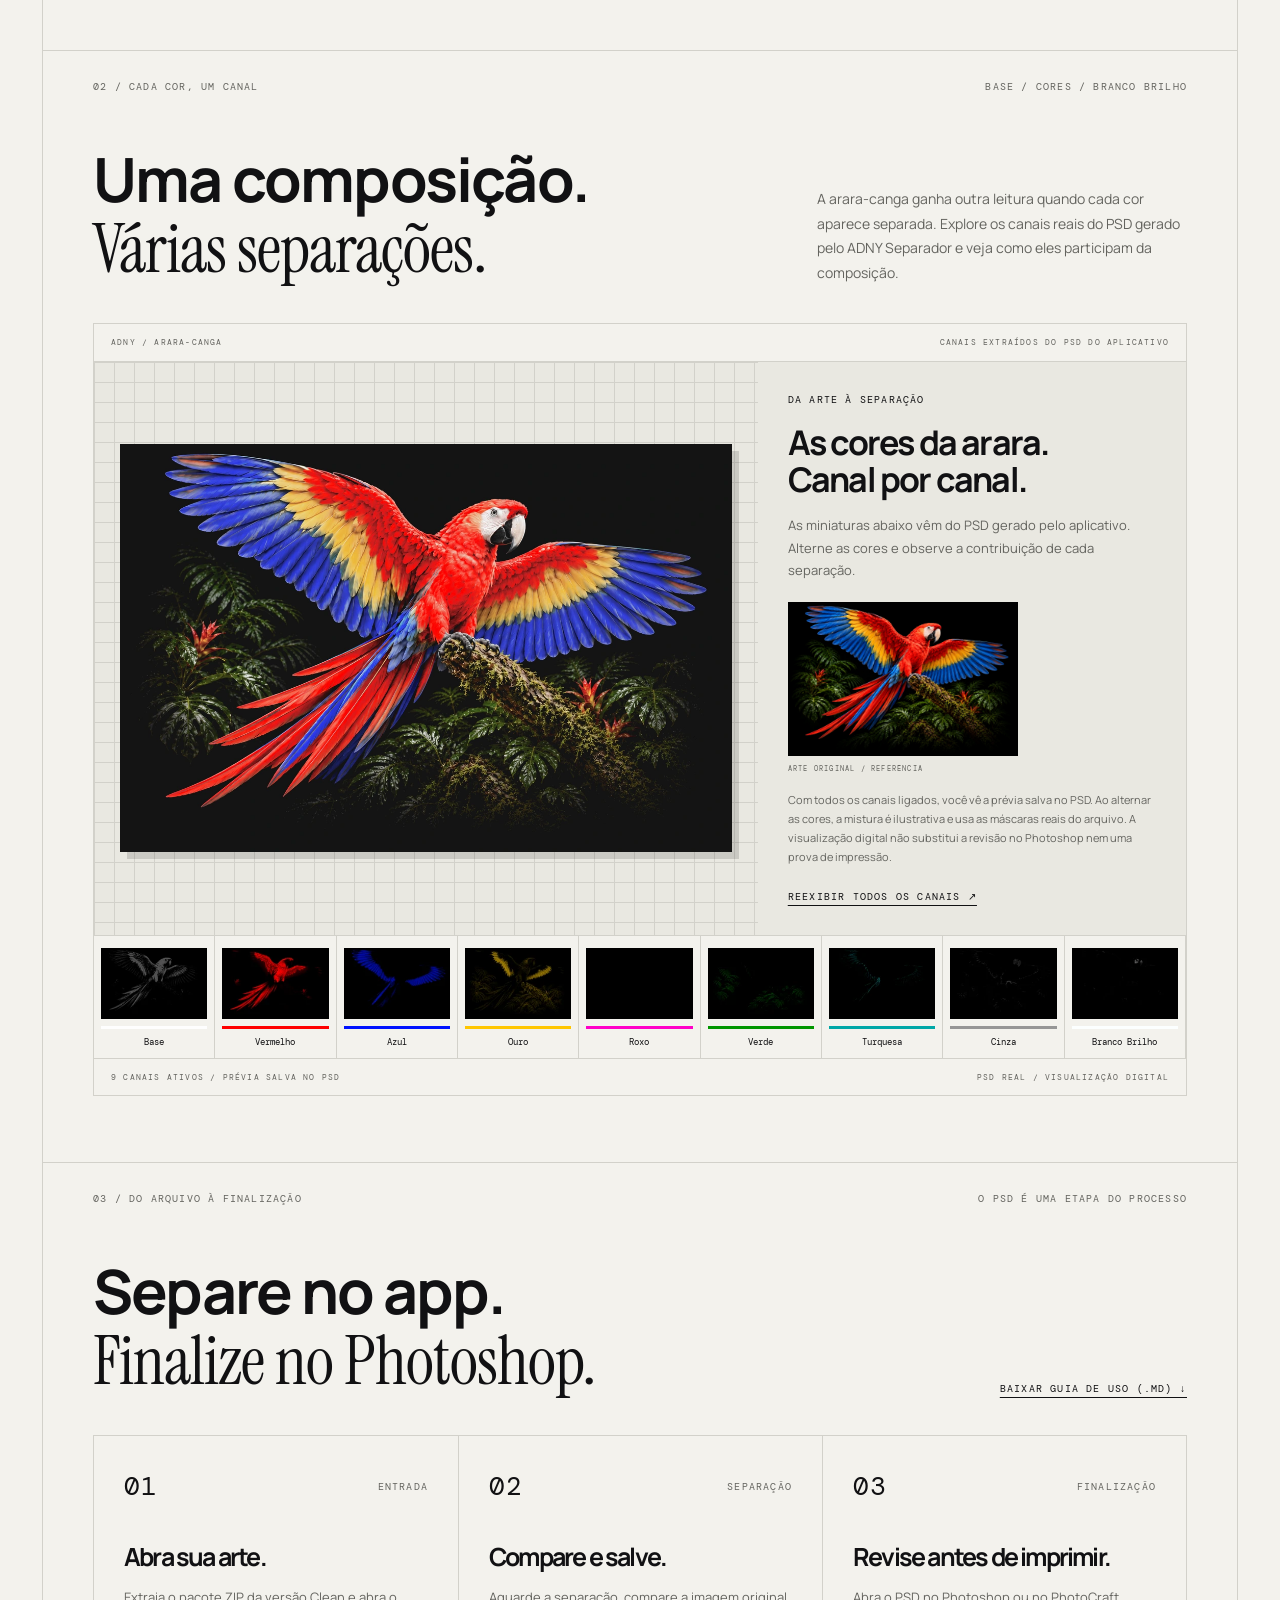
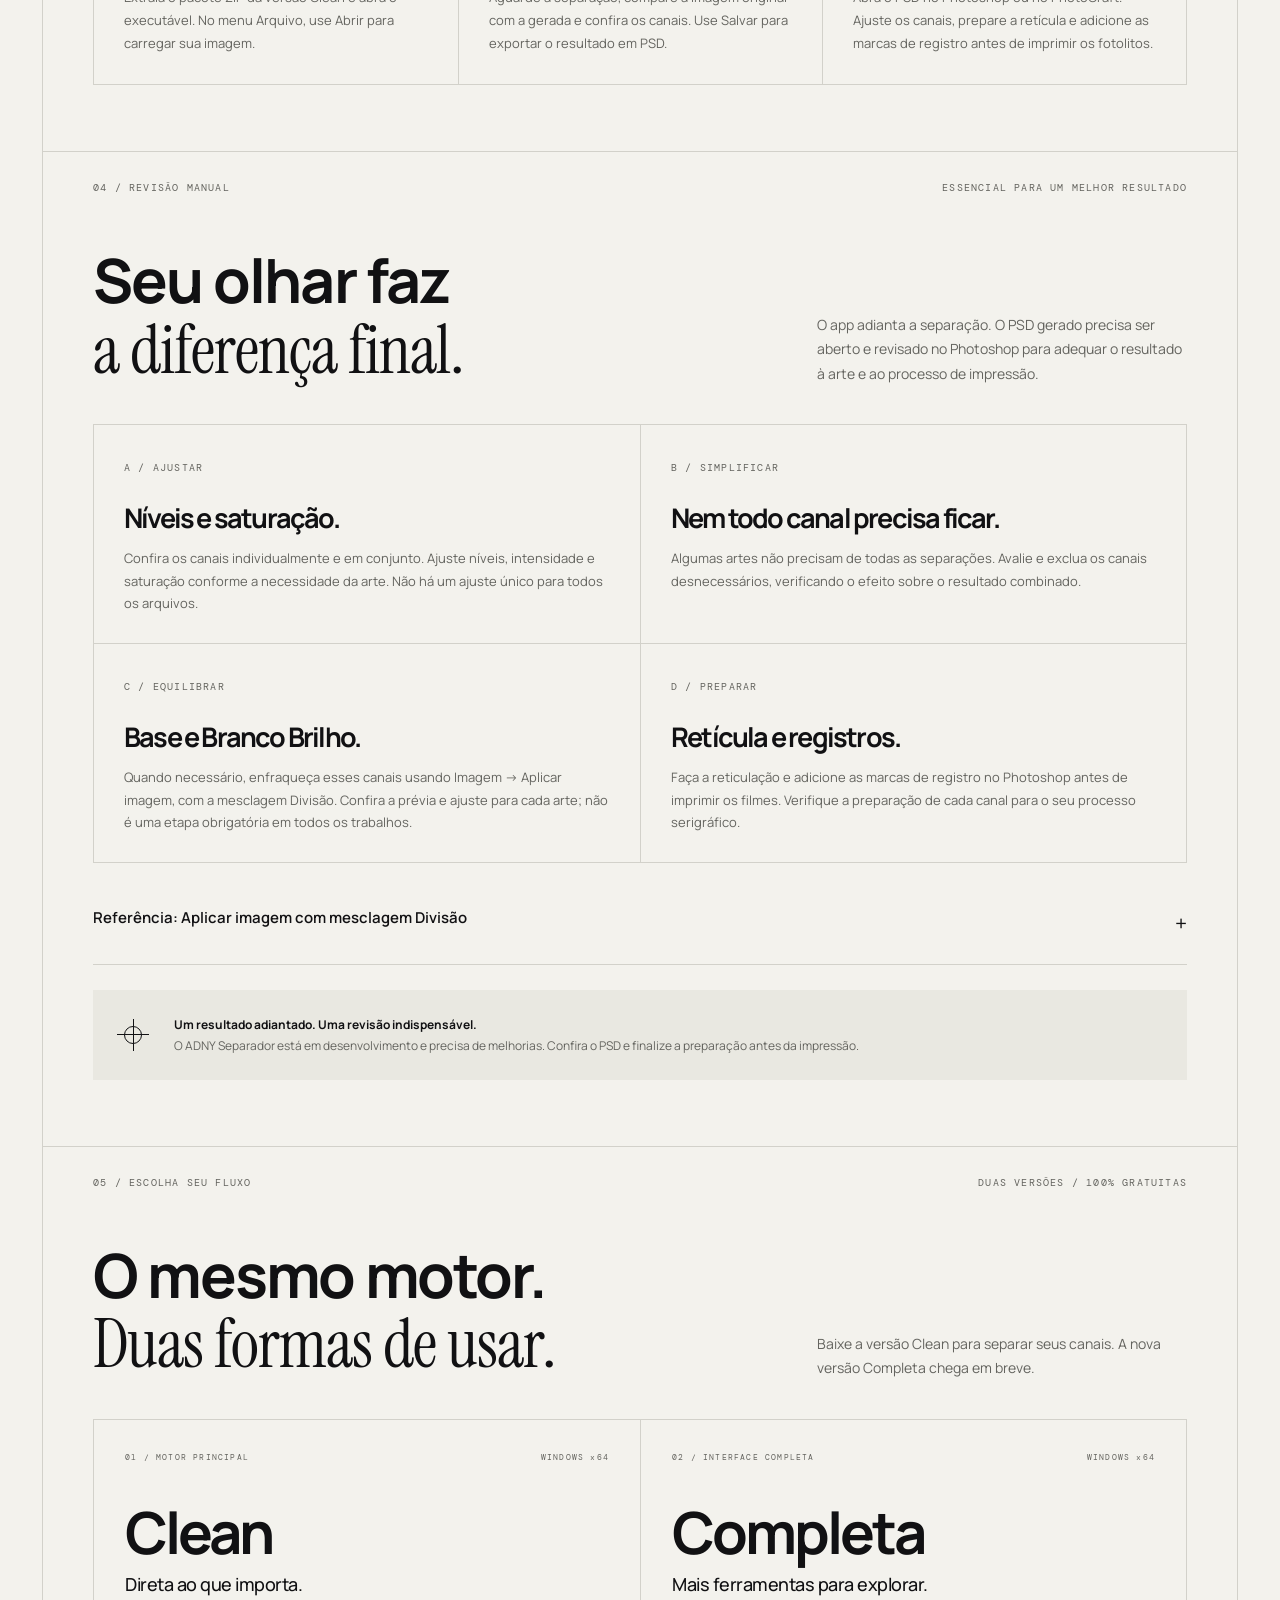
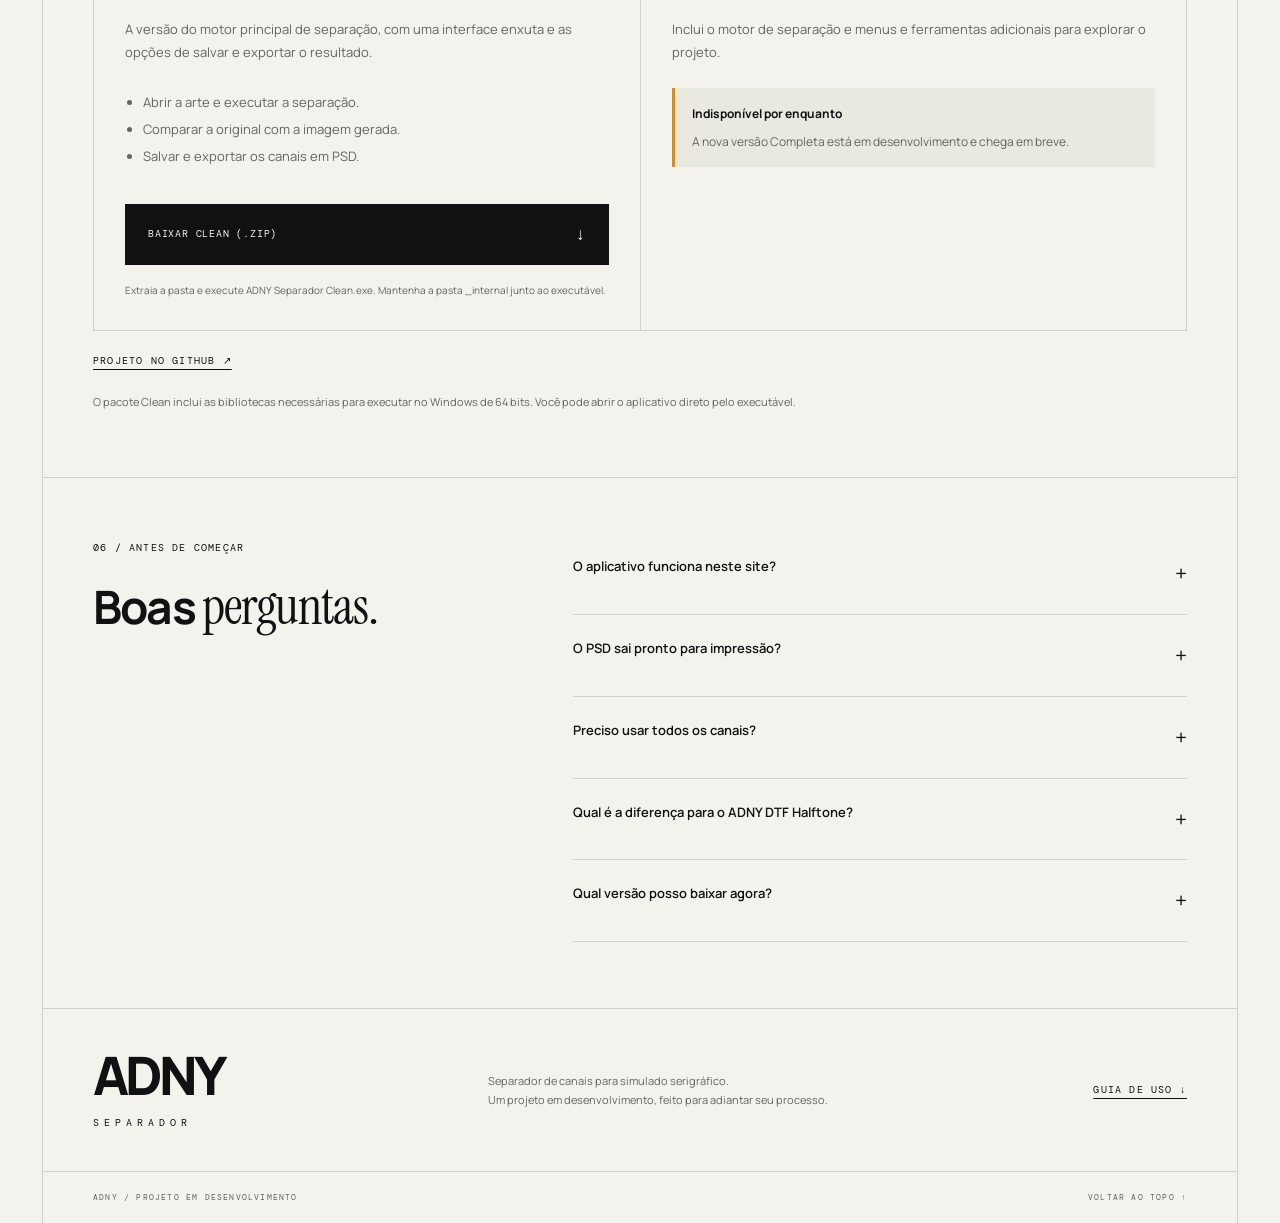
==== commit df4b7f44: "Restaurar site original e anunciar retorno da versão Completa" ====
--- a/docs/index.html
+++ b/docs/index.html
@@ -52,7 +52,7 @@
   <section id="como-usar" class="frame padded">
     <div class="section-bar mono"><span>03 / DO ARQUIVO À FINALIZAÇÃO</span><span>O PSD É UMA ETAPA DO PROCESSO</span></div>
     <div class="intro"><h2>Separe no app.<br><em>Finalize no Photoshop.</em></h2><a class="text-link mono" href="guia.md" download="README-ADNY-Separador.md">BAIXAR GUIA DE USO (.MD) ↓</a></div>
-    <ol class="workflow"><li><div class="step-label mono"><span>01</span>ENTRADA</div><h3>Abra sua arte.</h3><p>Extraia o pacote completo da versão escolhida e abra o executável. No menu Arquivo, use Abrir para carregar sua imagem.</p></li><li><div class="step-label mono"><span>02</span>SEPARAÇÃO</div><h3>Compare e salve.</h3><p>Aguarde a separação, compare a imagem original com a gerada e confira os canais. Use Salvar para exportar o resultado em PSD.</p></li><li><div class="step-label mono"><span>03</span>FINALIZAÇÃO</div><h3>Revise antes de imprimir.</h3><p>Abra o PSD no Photoshop. Ajuste os canais, prepare a retícula e adicione as marcas de registro antes da impressão dos filmes.</p></li></ol>
+    <ol class="workflow"><li><div class="step-label mono"><span>01</span>ENTRADA</div><h3>Abra sua arte.</h3><p>Extraia o pacote ZIP da versão Clean e abra o executável. No menu Arquivo, use Abrir para carregar sua imagem.</p></li><li><div class="step-label mono"><span>02</span>SEPARAÇÃO</div><h3>Compare e salve.</h3><p>Aguarde a separação, compare a imagem original com a gerada e confira os canais. Use Salvar para exportar o resultado em PSD.</p></li><li><div class="step-label mono"><span>03</span>FINALIZAÇÃO</div><h3>Revise antes de imprimir.</h3><p>Abra o PSD no Photoshop ou no PhotoCraft. Ajuste os canais, prepare a retícula e adicione as marcas de registro antes de imprimir os fotolitos.</p></li></ol>
   </section>
   <section id="revisao" class="frame padded review-section">
     <div class="section-bar mono"><span>04 / REVISÃO MANUAL</span><span>ESSENCIAL PARA UM MELHOR RESULTADO</span></div>
@@ -63,12 +63,12 @@
   </section>
   <section id="versoes" class="frame padded downloads-section">
     <div class="section-bar mono"><span>05 / ESCOLHA SEU FLUXO</span><span>DUAS VERSÕES / 100% GRATUITAS</span></div>
-    <div class="intro"><h2>O mesmo motor.<br><em>Duas formas de usar.</em></h2><p>Escolha uma interface direta ou explore as ferramentas adicionais. Ambas precisam da revisão final do PSD no Photoshop.</p></div>
+    <div class="intro"><h2>O mesmo motor.<br><em>Duas formas de usar.</em></h2><p>Baixe a versão Clean para separar seus canais. A nova versão Completa chega em breve.</p></div>
     <div class="versions"><article class="version-card"><div class="version-top mono"><span>01 / MOTOR PRINCIPAL</span><span>WINDOWS x64</span></div><h3>Clean<span>Direta ao que importa.</span></h3><p>A versão do motor principal de separação, com uma interface enxuta e as opções de salvar e exportar o resultado.</p><ul><li>Abrir a arte e executar a separação.</li><li>Comparar a original com a imagem gerada.</li><li>Salvar e exportar os canais em PSD.</li></ul><a class="button ink download-link" data-download="clean" href="https://github.com/adnyestampa-dot/ADNY-Separador-de-canais/releases/latest/download/ADNY-Separador-Clean-Windows-x64.zip" download>BAIXAR CLEAN (.ZIP) <span>↓</span></a><p class="package-note">Extraia a pasta e execute ADNY Separador Clean.exe. Mantenha a pasta _internal junto ao executável.</p></article>
-    <article class="version-card complete"><div class="version-top mono"><span>02 / INTERFACE COMPLETA</span><span>WINDOWS x64</span></div><h3>Completa<span>Mais ferramentas para explorar.</span></h3><p>Inclui o motor de separação e menus e ferramentas adicionais para explorar o projeto.</p><div class="tool-warning"><strong>Ferramentas em desenvolvimento</strong><p>Algumas ferramentas podem apresentar mau funcionamento ou não funcionar. A presença de uma opção na interface não garante que ela esteja concluída.</p></div><a class="button ink download-link" data-download="completa" href="https://github.com/adnyestampa-dot/ADNY-Separador-de-canais/releases/latest/download/ADNY-Separador-Completa-Windows-x64.zip" download>BAIXAR COMPLETA (.ZIP) <span>↓</span></a><p class="package-note">Extraia a pasta e execute ADNY Separador.exe. Mantenha a pasta _internal junto ao executável.</p></article></div>
-    <a class="text-link mono" href="https://github.com/adnyestampa-dot/ADNY-Separador-de-canais" target="_blank" rel="noopener noreferrer">CÓDIGO DO PROJETO NO GITHUB ↗</a><p class="download-disclaimer">Aplicativos gratuitos e em desenvolvimento. Os pacotes incluem as bibliotecas necessárias para executar no Windows de 64 bits; não é necessário instalar Python para usar as versões de download.</p>
+    <article class="version-card complete"><div class="version-top mono"><span>02 / INTERFACE COMPLETA</span><span>WINDOWS x64</span></div><h3>Completa<span>Mais ferramentas para explorar.</span></h3><p>Inclui o motor de separação e menus e ferramentas adicionais para explorar o projeto.</p><div class="tool-warning"><strong>Indisponível por enquanto</strong><p>A nova versão Completa está em desenvolvimento e chega em breve.</p></div></article></div>
+    <a class="text-link mono" href="https://github.com/adnyestampa-dot/ADNY-Separador-de-canais" target="_blank" rel="noopener noreferrer">PROJETO NO GITHUB ↗</a><p class="download-disclaimer">O pacote Clean inclui as bibliotecas necessárias para executar no Windows de 64 bits. Você pode abrir o aplicativo direto pelo executável.</p>
   </section>
-  <section class="frame padded faq-section"><div><span class="mono">06 / ANTES DE COMEÇAR</span><h2>Boas <em>perguntas.</em></h2></div><div class="faq-list"><details><summary>O aplicativo funciona neste site?<span>+</span></summary><p>O site apresenta o projeto. Para separar suas próprias artes, baixe e execute o aplicativo para Windows. A demonstração desta página usa canais extraídos de um PSD real. Ela não separa novos arquivos no navegador.</p></details><details><summary>O PSD sai pronto para impressão?<span>+</span></summary><p>O resultado sai bastante adiantado, mas exige revisão manual no Photoshop. Ajuste os canais conforme a arte, faça a reticulação e adicione as marcas de registro antes de imprimir.</p></details><details><summary>Preciso usar todos os canais?<span>+</span></summary><p>Não necessariamente. O motor usa um grupo padronizado de cores. Algumas artes permitem excluir canais sem necessidade; avalie o resultado antes de decidir.</p></details><details><summary>Qual é a diferença para o ADNY DTF Halftone?<span>+</span></summary><p>O ADNY Separador trabalha com separação de canais para simulado serigráfico. O ADNY DTF Halftone é outro projeto, voltado à preparação de retícula para DTF têxtil. São propostas e fluxos diferentes.</p><a class="text-link mono" href="https://adnyestampa-dot.github.io/ADNY-DTF-Halftone/" target="_blank" rel="noopener noreferrer">CONHECER O PROJETO DTF ↗</a></details><details><summary>As duas versões são gratuitas?<span>+</span></summary><p>Sim, 100% gratuitas. A Clean reúne o fluxo principal de separação e exportação. A Completa inclui ferramentas adicionais que ainda podem falhar ou não funcionar.</p></details></div></section>
+  <section class="frame padded faq-section"><div><span class="mono">06 / ANTES DE COMEÇAR</span><h2>Boas <em>perguntas.</em></h2></div><div class="faq-list"><details><summary>O aplicativo funciona neste site?<span>+</span></summary><p>O site apresenta o projeto. Para separar suas próprias artes, baixe e execute o aplicativo para Windows. A demonstração desta página usa canais extraídos de um PSD real. Ela não separa novos arquivos no navegador.</p></details><details><summary>O PSD sai pronto para impressão?<span>+</span></summary><p>O resultado sai bastante adiantado, mas exige revisão manual no Photoshop. Ajuste os canais conforme a arte, faça a reticulação e adicione as marcas de registro antes de imprimir.</p></details><details><summary>Preciso usar todos os canais?<span>+</span></summary><p>Não necessariamente. O motor usa um grupo padronizado de cores. Algumas artes permitem excluir canais sem necessidade; avalie o resultado antes de decidir.</p></details><details><summary>Qual é a diferença para o ADNY DTF Halftone?<span>+</span></summary><p>O ADNY Separador trabalha com separação de canais para simulado serigráfico. O ADNY DTF Halftone é outro projeto, voltado à preparação de retícula para DTF têxtil. São propostas e fluxos diferentes.</p><a class="text-link mono" href="https://adnyestampa-dot.github.io/ADNY-DTF-Halftone/" target="_blank" rel="noopener noreferrer">CONHECER O PROJETO DTF ↗</a></details><details><summary>Qual versão posso baixar agora?<span>+</span></summary><p>A versão Clean está disponível gratuitamente e reúne o fluxo principal de separação e exportação. A nova versão Completa chega em breve.</p></details></div></section>
 </main>
 <footer class="frame"><div class="footer-top"><a class="footer-brand" href="#inicio">ADNY<small class="mono">SEPARADOR</small></a><p>Separador de canais para simulado serigráfico.<br>Um projeto em desenvolvimento, feito para adiantar seu processo.</p><a class="text-link mono" href="guia.md" download="README-ADNY-Separador.md">GUIA DE USO ↓</a></div><div class="footer-bottom mono"><span>ADNY / PROJETO EM DESENVOLVIMENTO</span><a href="#inicio">VOLTAR AO TOPO ↑</a></div></footer>
 </body></html>
